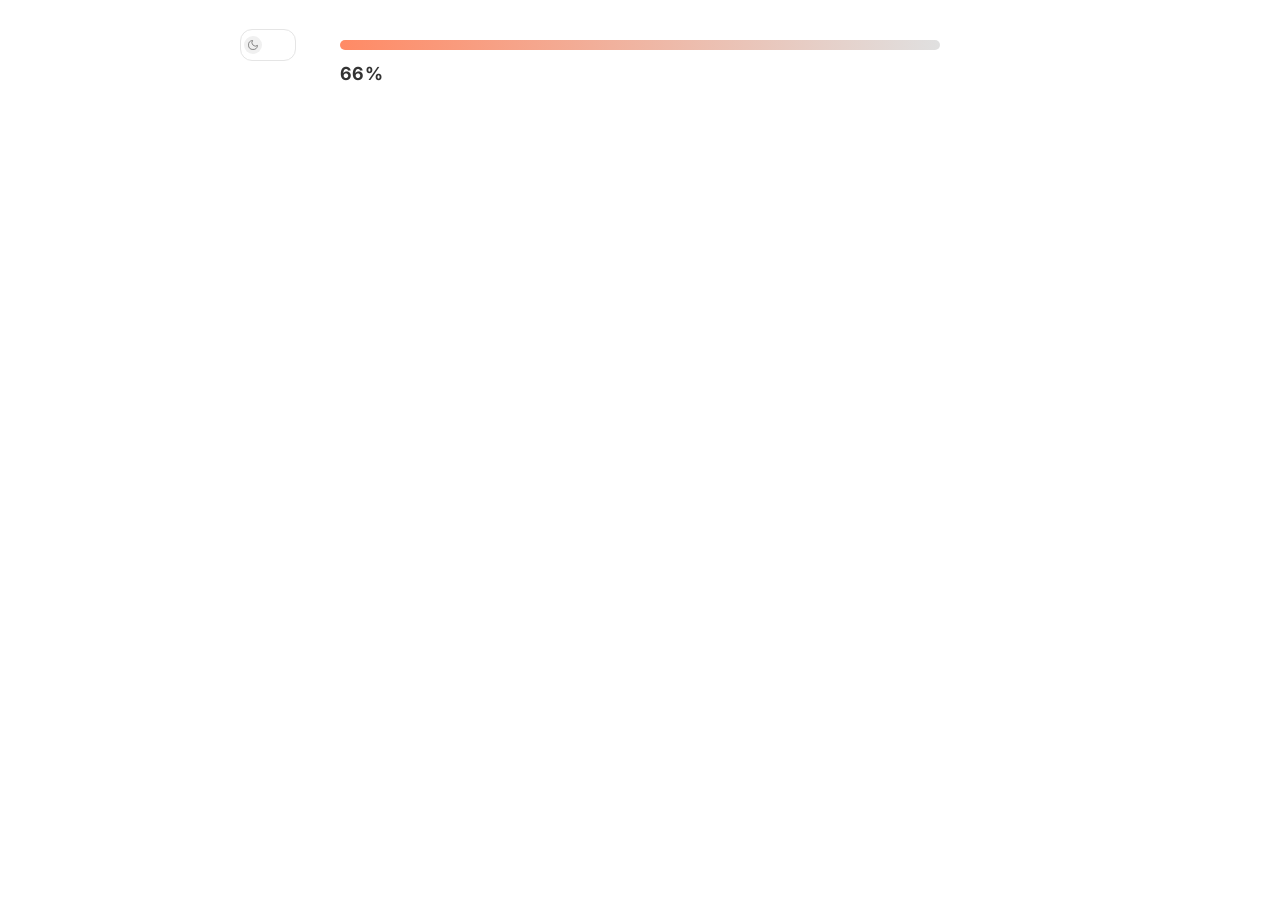
==== index.html @ 5ce3dccd "Update role description to Associate at Palindrom Changed role description from "handle Growth & Bra" ====
<!DOCTYPE html>
<html lang="en">
<head>
    <meta charset="UTF-8">
    <meta name="viewport" content="width=device-width, initial-scale=1.0">
    <title>Joe O'Meara</title>
    <link rel="preconnect" href="https://fonts.googleapis.com">
    <link rel="preconnect" href="https://fonts.gstatic.com" crossorigin>
    <link href="https://fonts.googleapis.com/css2?family=Inter:ital,opsz,wght@0,14..32,100..900;1,14..32,100..900&display=swap" rel="stylesheet">
    <link rel="stylesheet" href="styles.css">
</head>
<body>
    <div class="header-section">
        <div class="theme-toggle" id="themeToggle">
            <div class="toggle-slider">
                <svg class="toggle-icon moon-icon" viewBox="0 0 24 24" fill="none" stroke="currentColor" stroke-width="1.5">
                    <path d="M21 12.79A9 9 0 1 1 11.21 3 7 7 0 0 0 21 12.79z"></path>
                </svg>
                <svg class="toggle-icon sun-icon" viewBox="0 0 24 24" fill="none" stroke="currentColor" stroke-width="1.5">
                    <circle cx="12" cy="12" r="5"></circle>
                    <path d="M12 1v2M12 21v2M4.22 4.22l1.42 1.42M18.36 18.36l1.42 1.42M1 12h2M21 12h2M4.22 19.78l1.42-1.42M18.36 5.64l1.42-1.42"></path>
                </svg>
            </div>
        </div>
        <header class="gradient-header"></header>
    </div>
    <div id="mainContent" class="container">
        <!-- Loader positioned where name will be -->
        <div id="loader" class="loader-name-position">
            <div id="loaderPercentage" class="loader-percentage">0%</div>
        </div>
        
        <h1 id="hyperText" class="hyper-text" style="font-size: 18px !important; opacity: 0;">Joe O'Meara</h1>
        
        <div id="bodyContent" style="opacity: 0;">
            <p class="blurred-stagger" style="font-size: 12px !important;">I am an Associate at Palindrom, helping the founder grow and scale the business. I help companies implement AI safely and reliably.</p>
            
            <p class="blurred-stagger" style="font-size: 12px !important;">I was born and raised in Amsterdam and moved to London at age 10, where early exposure to advertising and technology sparked a fascination with human decision-making and how markets shape behaviour. This interest led me to study Economics at the University of Bristol to better understand these dynamics. After graduating, I avoided the traditional path most economics graduates take and instead pursued venture capital and startups, attracted by the ability to create outsized impact early in one's career. Since then, I've worked across VC funds, startups, and venture builders, and I'm now scaling Palindrom. Throughout this journey, I've been drawn to companies aiming to create positive impact for humanity.</p>
            
            <p style="font-size: 12px !important;">In my free time, I enjoy [hobbies and interests]. I'm always learning new technologies and working on side projects.</p>
            
            <p style="font-size: 12px !important;">I'm currently working on several projects including AutoGenLib, a Python library for dynamic code generation, and various web applications.</p>
            
            <div class="links">
                <a href="mailto:joe@example.com">Email</a><br>
                <a href="https://twitter.com/joeomeara" target="_blank">Twitter</a><br>
                <a href="https://linkedin.com/in/joeomeara" target="_blank">LinkedIn</a><br>
                <a href="https://github.com/joeomeara" target="_blank">GitHub</a>
            </div>
        </div>
    </div>
    
    <script>
        const themeToggle = document.getElementById('themeToggle');
        const body = document.body;
        
        // Check for saved theme preference or default to 'light'
        const currentTheme = localStorage.getItem('theme') || 'light';
        body.setAttribute('data-theme', currentTheme);
        
        themeToggle.addEventListener('click', function() {
            const currentTheme = body.getAttribute('data-theme');
            const newTheme = currentTheme === 'dark' ? 'light' : 'dark';
            
            body.setAttribute('data-theme', newTheme);
            localStorage.setItem('theme', newTheme);
        });

        // HyperText Animation
        class HyperText {
            constructor(element, options = {}) {
                this.element = element;
                this.originalText = element.textContent;
                this.chars = this.originalText.split('');
                this.duration = options.duration || 800;
                this.delay = options.delay || 0;
                this.characterSet = options.characterSet || 'ABCDEFGHIJKLMNOPQRSTUVWXYZ'.split('');
                this.animateOnHover = options.animateOnHover !== false;
                this.isAnimating = false;
                
                this.init();
            }
            
            init() {
                if (this.animateOnHover) {
                    this.element.addEventListener('mouseenter', () => this.animate());
                }
                
                // Initial animation after delay
                setTimeout(() => this.animate(), this.delay);
            }
            
            getRandomChar() {
                return this.characterSet[Math.floor(Math.random() * this.characterSet.length)];
            }
            
            animate() {
                if (this.isAnimating) return;
                this.isAnimating = true;
                
                const startTime = performance.now();
                const maxIterations = this.chars.length;
                
                const animateFrame = (currentTime) => {
                    const elapsed = currentTime - startTime;
                    const progress = Math.min(elapsed / this.duration, 1);
                    const currentIteration = progress * maxIterations;
                    
                    const displayChars = this.chars.map((char, index) => {
                        if (char === ' ') return char;
                        if (index <= currentIteration) return this.originalText[index];
                        return this.getRandomChar();
                    });
                    
                    this.element.textContent = displayChars.join('');
                    
                    if (progress < 1) {
                        requestAnimationFrame(animateFrame);
                    } else {
                        this.element.textContent = this.originalText;
                        this.isAnimating = false;
                    }
                };
                
                requestAnimationFrame(animateFrame);
            }
        }
        
        // Smooth Gradient Animation
        class GradientAnimator {
            constructor(element) {
                this.element = element;
                this.colors = [
                    ['#FF8A65', '#E0E0E0'], // Orange to Gray
                    ['#E0E0E0', '#3498DB'], // Gray to Blue
                    ['#3498DB', '#27AE60'], // Blue to Green
                    ['#27AE60', '#FF8A65']  // Green to Orange
                ];
                this.currentIndex = 0;
                this.isAnimating = false;
                this.animate();
            }
            
            animate() {
                const duration = 3000; // 3 seconds per transition
                const steps = 60; // 60 steps for smooth animation
                const stepDuration = duration / steps;
                
                const animateToNext = () => {
                    if (this.isAnimating) return;
                    this.isAnimating = true;
                    
                    const currentColors = this.colors[this.currentIndex];
                    const nextIndex = (this.currentIndex + 1) % this.colors.length;
                    const nextColors = this.colors[nextIndex];
                    
                    let step = 0;
                    
                    const stepAnimation = () => {
                        const progress = step / steps;
                        
                        // Interpolate between current and next colors
                        const color1 = this.interpolateColor(currentColors[0], nextColors[0], progress);
                        const color2 = this.interpolateColor(currentColors[1], nextColors[1], progress);
                        
                        this.element.style.background = `linear-gradient(90deg, ${color1} 0%, ${color2} 100%)`;
                        
                        step++;
                        
                        if (step <= steps) {
                            setTimeout(stepAnimation, stepDuration);
                        } else {
                            this.currentIndex = nextIndex;
                            this.isAnimating = false;
                            setTimeout(animateToNext, 1000); // 1 second pause between transitions
                        }
                    };
                    
                    stepAnimation();
                };
                
                animateToNext();
            }
            
            // Helper function to interpolate between two hex colors
            interpolateColor(color1, color2, factor) {
                const rgb1 = this.hexToRgb(color1);
                const rgb2 = this.hexToRgb(color2);
                
                const r = Math.round(rgb1.r + (rgb2.r - rgb1.r) * factor);
                const g = Math.round(rgb1.g + (rgb2.g - rgb1.g) * factor);
                const b = Math.round(rgb1.b + (rgb2.b - rgb1.b) * factor);
                
                return `rgb(${r}, ${g}, ${b})`;
            }
            
            hexToRgb(hex) {
                const result = /^#?([a-f\d]{2})([a-f\d]{2})([a-f\d]{2})$/i.exec(hex);
                return result ? {
                    r: parseInt(result[1], 16),
                    g: parseInt(result[2], 16),
                    b: parseInt(result[3], 16)
                } : null;
            }
        }
        
        // Text Reveal Animation using CSS clip-path
        class TextReveal {
            constructor(elements, options = {}) {
                console.log('TextReveal constructor called with:', elements);
                this.elements = elements.length ? Array.from(elements) : [elements];
                console.log('Converted to array:', this.elements.length, 'elements');
                this.delay = options.delay || 0;
                this.staggerDelay = options.staggerDelay || 200;
                this.init();
            }
            
            init() {
                console.log('Init called, processing', this.elements.length, 'elements');
                
                this.elements.forEach((element, elemIndex) => {
                    const text = element.textContent || '';
                    console.log('Processing element', elemIndex, 'with text length:', text.length);
                    
                    if (text.length === 0) {
                        console.log('Skipping element with no text');
                        return;
                    }
                    
                    // Add container and text reveal classes
                    element.classList.add('text-reveal-container');
                    element.innerHTML = `<span class="text-reveal">${text}</span>`;
                    
                    // Set animation delay for staggered effect
                    const revealSpan = element.querySelector('.text-reveal');
                    revealSpan.style.animationDelay = `${this.delay + (elemIndex * this.staggerDelay)}ms`;
                    
                    console.log('Applied text reveal to element', elemIndex, 'with delay:', this.delay + (elemIndex * this.staggerDelay));
                });
            }
        }

        // Percentage Loader Animation
        function animateLoader() {
            const percentageElement = document.querySelector('.loader-percentage');
            const loader = document.querySelector('.loader-name-position');
            
            let currentPercentage = 0;
            const struggleStartAt = 85;
            const targetPercentage = 100;
            const initialDuration = 1800; // 1.8 seconds to reach 85%
            const increment = struggleStartAt / (initialDuration / 16); // 60fps
            let inStruggleMode = false;
            let strugglePercentage = struggleStartAt;
            
            // Timing for struggle phase (85% to 100%)
            const struggleDelays = [300, 250, 200, 180, 150, 120, 100, 80, 60, 50, 40, 30, 25, 20, 15]; // 15 steps from 85% to 100%
            let struggleStep = 0;
            
            function updateCounter() {
                if (!inStruggleMode) {
                    currentPercentage += increment;
                    
                    // Start struggle mode at 85%
                    if (currentPercentage >= struggleStartAt) {
                        currentPercentage = struggleStartAt;
                        inStruggleMode = true;
                        startStruggleMode();
                        return;
                    }
                } else {
                    // Struggle mode is handled by setTimeout chain
                    return;
                }
                
                // Update percentage display
                percentageElement.textContent = Math.floor(currentPercentage) + '%';
                
                if (currentPercentage < struggleStartAt) {
                    requestAnimationFrame(updateCounter);
                }
            }
            
            function startStruggleMode() {
                function incrementStruggle() {
                    if (strugglePercentage < targetPercentage) {
                        strugglePercentage++;
                        percentageElement.textContent = strugglePercentage + '%';
                        
                        // Get delay for next increment (starts slow, gets faster)
                        const delay = struggleDelays[struggleStep] || 20;
                        struggleStep++;
                        
                        setTimeout(incrementStruggle, delay);
                    } else {
                        // Completed! Start text reveal
                        setTimeout(() => {
                            loader.style.opacity = '0';
                            startTextReveal();
                        }, 300);
                    }
                }
                
                // Start the struggle sequence
                setTimeout(incrementStruggle, 200);
            }
            
            requestAnimationFrame(updateCounter);
        }

        // Function to start text reveal animations
        function startTextReveal() {
            // Show the name
            const hyperTextElement = document.getElementById('hyperText');
            if (hyperTextElement) {
                hyperTextElement.style.transition = 'opacity 0.5s ease';
                hyperTextElement.style.opacity = '1';
                
                // Initialize HyperText animation
                new HyperText(hyperTextElement, {
                    duration: 1000,
                    delay: 200,
                    animateOnHover: true
                });
            }
            
            // Show body content after name appears
            setTimeout(() => {
                const bodyContent = document.getElementById('bodyContent');
                if (bodyContent) {
                    bodyContent.style.transition = 'opacity 0.5s ease';
                    bodyContent.style.opacity = '1';
                }
            }, 500);
            
            // Initialize gradient animation
            const gradientElement = document.querySelector('.gradient-header');
            if (gradientElement) {
                new GradientAnimator(gradientElement);
            }
            
            // Initialize text reveal animation
            const textRevealElements = document.querySelectorAll('p.blurred-stagger');
            if (textRevealElements.length > 0) {
                new TextReveal(textRevealElements, {
                    delay: 1300,
                    staggerDelay: 200
                });
            }
        }

        // Start loading animation when page loads
        window.addEventListener('load', animateLoader);
    </script>
</body>
</html>
---- styles.css ----
:root {
    --bg-color: #fff;
    --text-color: #333;
    --link-color: #0066cc;
    --toggle-bg: #fff;
    --toggle-border: #e5e5e5;
    --toggle-slider: #f0f0f0;
    --toggle-icon: #666;
}

[data-theme="dark"] {
    --bg-color: #0a0a0a;
    --text-color: #e5e5e5;
    --link-color: #66b3ff;
    --toggle-bg: #0a0a0a;
    --toggle-border: #333;
    --toggle-slider: #333;
    --toggle-icon: #fff;
}

body {
    font-family: "Inter", -apple-system, BlinkMacSystemFont, 'Segoe UI', Roboto, Oxygen, Ubuntu, Cantarell, sans-serif;
    font-size: 16px;
    line-height: 1.6;
    color: var(--text-color);
    background-color: var(--bg-color);
    margin: 0;
    padding: 0;
    transition: background-color 0.3s ease, color 0.3s ease;
}

.header-section {
    position: relative;
    display: flex;
    justify-content: center;
    margin: 40px auto 0 auto;
}

.theme-toggle {
    width: 48px;
    height: 24px;
    background-color: var(--toggle-bg);
    border: 1px solid var(--toggle-border);
    border-radius: 12px;
    cursor: pointer;
    transition: all 0.3s ease;
    position: absolute;
    left: calc(50% - 400px);
    top: 50%;
    transform: translateY(-50%);
    display: flex;
    align-items: center;
    padding: 3px;
}

.toggle-slider {
    width: 18px;
    height: 18px;
    background-color: var(--toggle-slider);
    border-radius: 50%;
    transition: transform 0.3s ease;
    display: flex;
    align-items: center;
    justify-content: center;
    position: relative;
}

[data-theme="dark"] .toggle-slider {
    transform: translateX(24px);
}

.toggle-icon {
    width: 12px;
    height: 12px;
    color: var(--toggle-icon);
    position: absolute;
}

.moon-icon {
    opacity: 1;
    transition: opacity 0.3s ease;
}

.sun-icon {
    opacity: 0;
    transition: opacity 0.3s ease;
}

[data-theme="dark"] .moon-icon {
    opacity: 0;
}

[data-theme="dark"] .sun-icon {
    opacity: 1;
}

.gradient-header {
    width: 600px;
    height: 10px !important;
    background: linear-gradient(90deg, #FF8A65 0%, #E0E0E0 100%);
    border-radius: 5px;
    transition: background 0.5s ease;
}

.container {
    max-width: 600px;
    margin: 0 auto;
    padding: 10px 20px 40px;
}

h1 {
    font-size: 16px !important;
    font-weight: 600;
    margin: 0 0 15px 0;
    color: var(--text-color);
    transition: color 0.3s ease;
}

.hyper-text {
    font-family: 'Inter', monospace;
    cursor: default;
    user-select: none;
    letter-spacing: 0.02em;
    font-size: 16px !important;
}

.text-reveal-container {
    overflow: hidden;
    position: relative;
}

.text-reveal {
    display: inline-block;
    clip-path: polygon(0 0%, 100% 0%, 100% 0%, 0 0%);
    animation: paintText 1.2s cubic-bezier(0.23, 1, 0.32, 1) forwards;
}

@keyframes paintText {
    0% {
        clip-path: polygon(0 0%, 100% 0%, 100% 0%, 0 0%);
    }
    100% {
        clip-path: polygon(0 0%, 100% 0%, 100% 100%, 0 100%);
    }
}

.loader-name-position {
    margin: 0 0 15px 0;
    transition: opacity 0.5s ease;
}

.loader-percentage {
    font-size: 18px !important;
    font-weight: 700;
    color: var(--text-color);
    font-family: "Inter", -apple-system, BlinkMacSystemFont, 'Segoe UI', Roboto, Oxygen, Ubuntu, Cantarell, sans-serif;
    letter-spacing: 0.02em;
    margin: 0;
}

p {
    margin: 0 0 20px 0;
    font-size: 12px !important;
    line-height: 1.6;
}

.links {
    margin-top: 30px;
}

.links a {
    color: var(--link-color);
    text-decoration: none;
    transition: color 0.3s ease;
}

.links a:hover {
    text-decoration: underline;
}

@media (max-width: 480px) {
    .container {
        padding: 40px 20px;
    }
    
    h1 {
        font-size: 22px;
    }
}
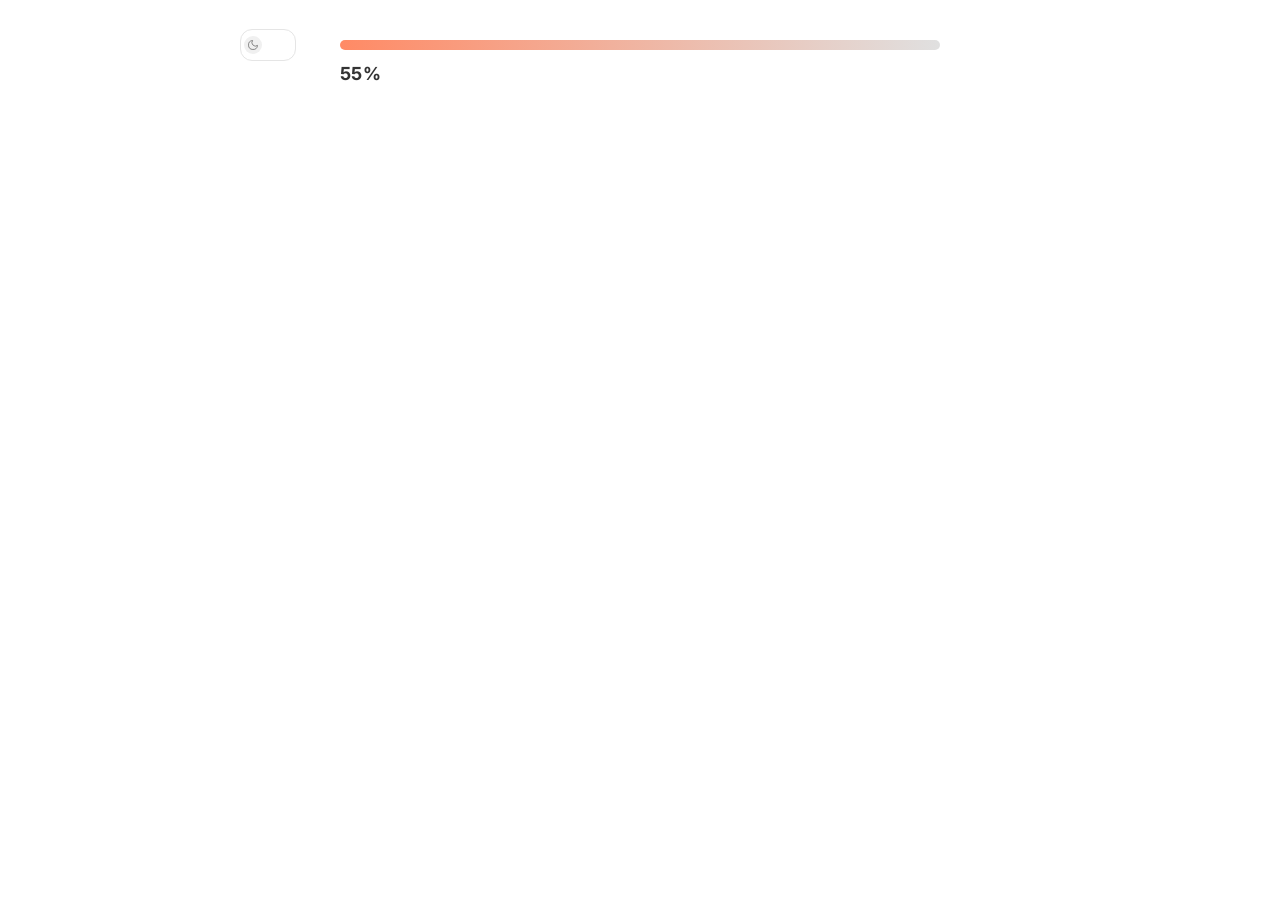
==== commit 69d003a4: "Update personal interests section Replaced placeholder text with personal details about flow states," ====
--- a/index.html
+++ b/index.html
@@ -37,7 +37,7 @@
             
             <p class="blurred-stagger" style="font-size: 12px !important;">I was born and raised in Amsterdam and moved to London at age 10, where early exposure to advertising and technology sparked a fascination with human decision-making and how markets shape behaviour. This interest led me to study Economics at the University of Bristol to better understand these dynamics. After graduating, I avoided the traditional path most economics graduates take and instead pursued venture capital and startups, attracted by the ability to create outsized impact early in one's career. Since then, I've worked across VC funds, startups, and venture builders, and I'm now scaling Palindrom. Throughout this journey, I've been drawn to companies aiming to create positive impact for humanity.</p>
             
-            <p style="font-size: 12px !important;">In my free time, I enjoy [hobbies and interests]. I'm always learning new technologies and working on side projects.</p>
+            <p style="font-size: 12px !important;">I like to find flow states wherever I can, I play piano, go to the gym, and collect art that I can afford. <a href="https://www.artsy.net/artist/slawn?additional_gene_ids%5B0%5D=painting" target="_blank">Slawn</a> is my favourite artist atm, I am also very into music and film.</p>
             
             <p style="font-size: 12px !important;">I'm currently working on several projects including AutoGenLib, a Python library for dynamic code generation, and various web applications.</p>
             
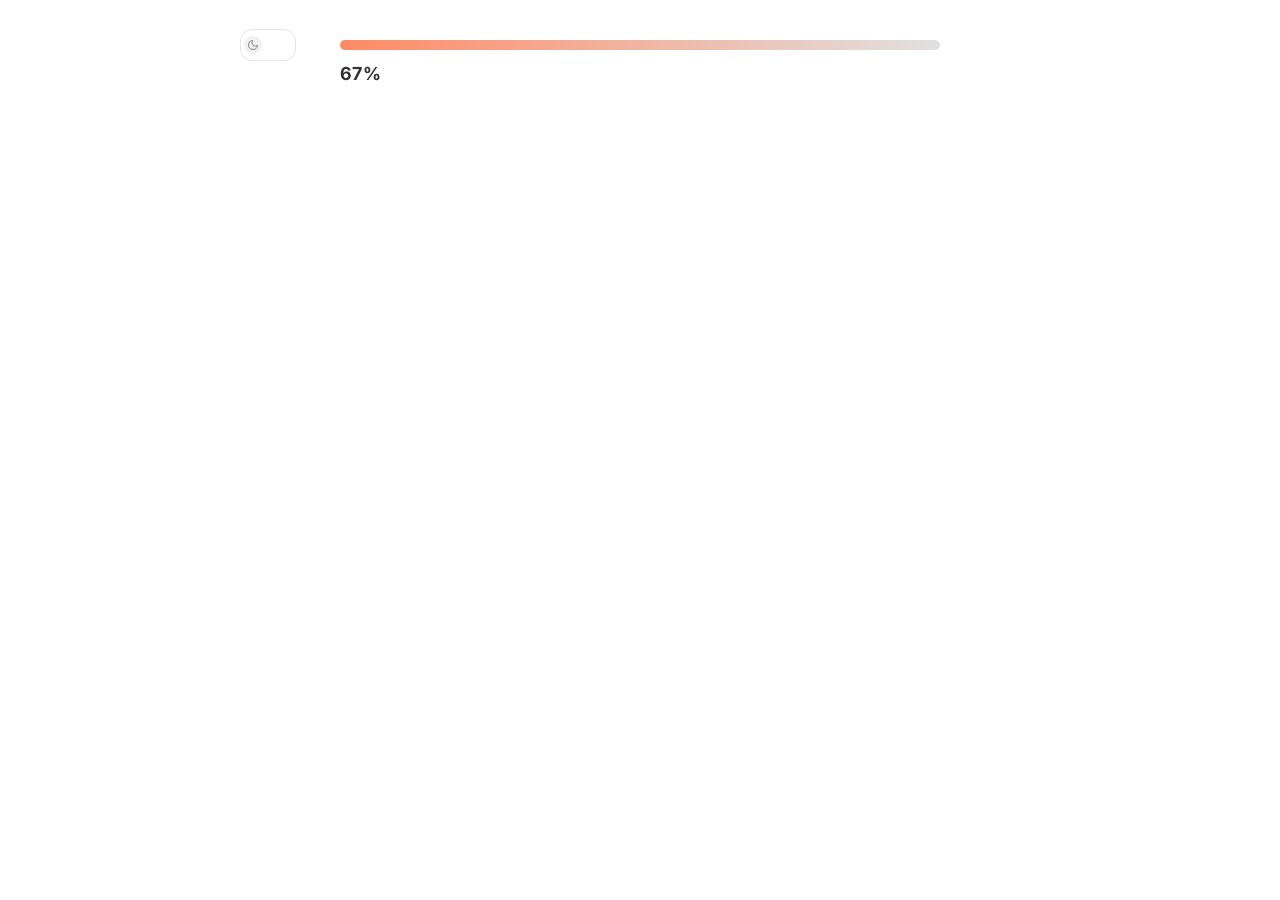
==== commit fcaa24c8: "Update current projects section Updated to mention current work on Ecosia LLM side project and learn" ====
--- a/index.html
+++ b/index.html
@@ -39,7 +39,7 @@
             
             <p style="font-size: 12px !important;">I like to find flow states wherever I can, I play piano, go to the gym, and collect art that I can afford. <a href="https://www.artsy.net/artist/slawn?additional_gene_ids%5B0%5D=painting" target="_blank">Slawn</a> is my favourite artist atm, I am also very into music and film.</p>
             
-            <p style="font-size: 12px !important;">I'm currently working on several projects including AutoGenLib, a Python library for dynamic code generation, and various web applications.</p>
+            <p style="font-size: 12px !important;">I am currently working on a side project, the 'Ecosia LLM', and am learning how to use AI effectively.</p>
             
             <div class="links">
                 <a href="mailto:joe@example.com">Email</a><br>
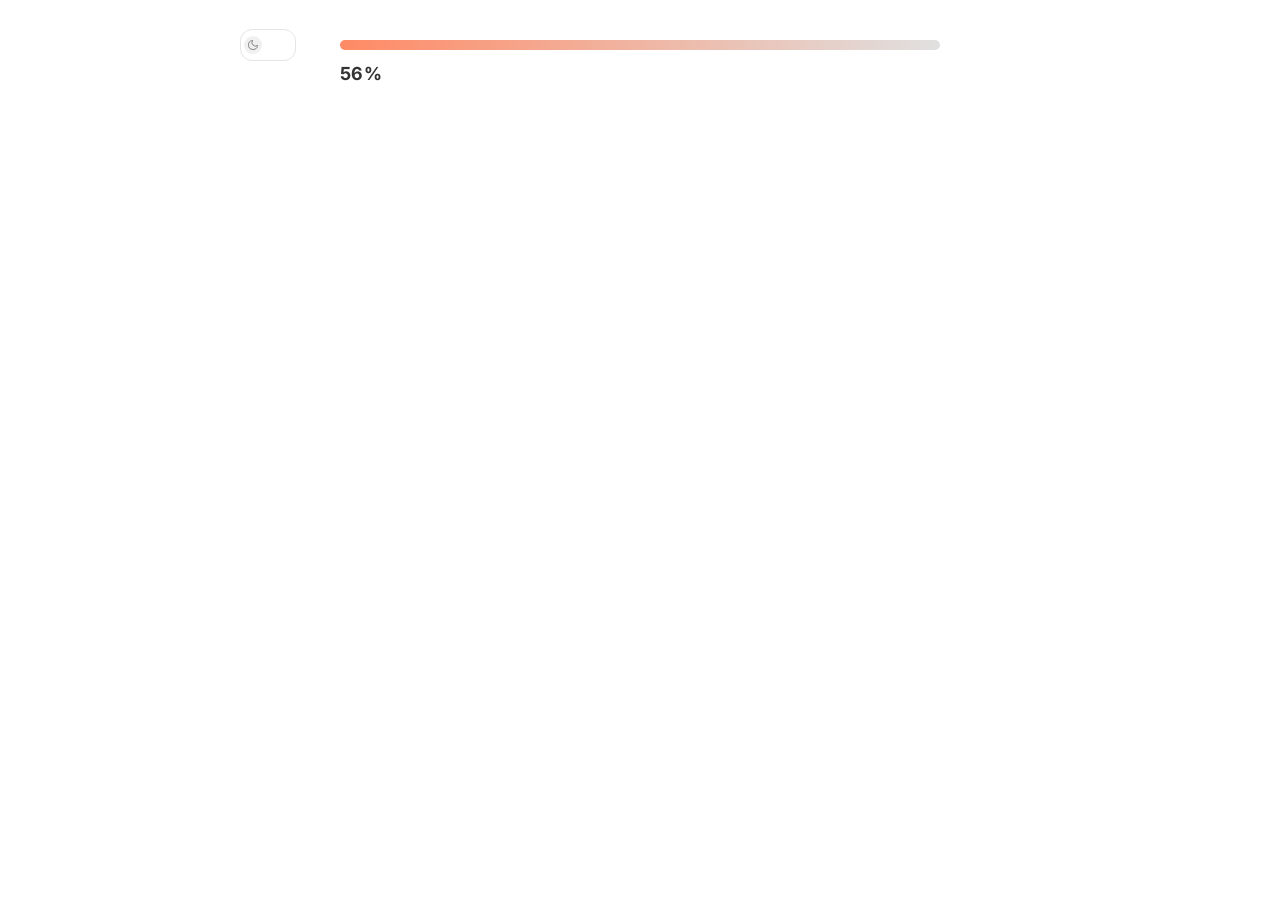
==== commit 70bd1cd3: "Fix text animation for all paragraphs Added blurred-stagger class to personal interests and current " ====
--- a/index.html
+++ b/index.html
@@ -37,9 +37,9 @@
             
             <p class="blurred-stagger" style="font-size: 12px !important;">I was born and raised in Amsterdam and moved to London at age 10, where early exposure to advertising and technology sparked a fascination with human decision-making and how markets shape behaviour. This interest led me to study Economics at the University of Bristol to better understand these dynamics. After graduating, I avoided the traditional path most economics graduates take and instead pursued venture capital and startups, attracted by the ability to create outsized impact early in one's career. Since then, I've worked across VC funds, startups, and venture builders, and I'm now scaling Palindrom. Throughout this journey, I've been drawn to companies aiming to create positive impact for humanity.</p>
             
-            <p style="font-size: 12px !important;">I like to find flow states wherever I can, I play piano, go to the gym, and collect art that I can afford. <a href="https://www.artsy.net/artist/slawn?additional_gene_ids%5B0%5D=painting" target="_blank">Slawn</a> is my favourite artist atm, I am also very into music and film.</p>
-            
-            <p style="font-size: 12px !important;">I am currently working on a side project, the 'Ecosia LLM', and am learning how to use AI effectively.</p>
+            <p class="blurred-stagger" style="font-size: 12px !important;">I like to find flow states wherever I can, I play piano, go to the gym, and collect art that I can afford. <a href="https://www.artsy.net/artist/slawn?additional_gene_ids%5B0%5D=painting" target="_blank">Slawn</a> is my favourite artist atm, I am also very into music and film.</p>
+            
+            <p class="blurred-stagger" style="font-size: 12px !important;">I am currently working on a side project, the 'Ecosia LLM', and am learning how to use AI effectively.</p>
             
             <div class="links">
                 <a href="mailto:joe@example.com">Email</a><br>
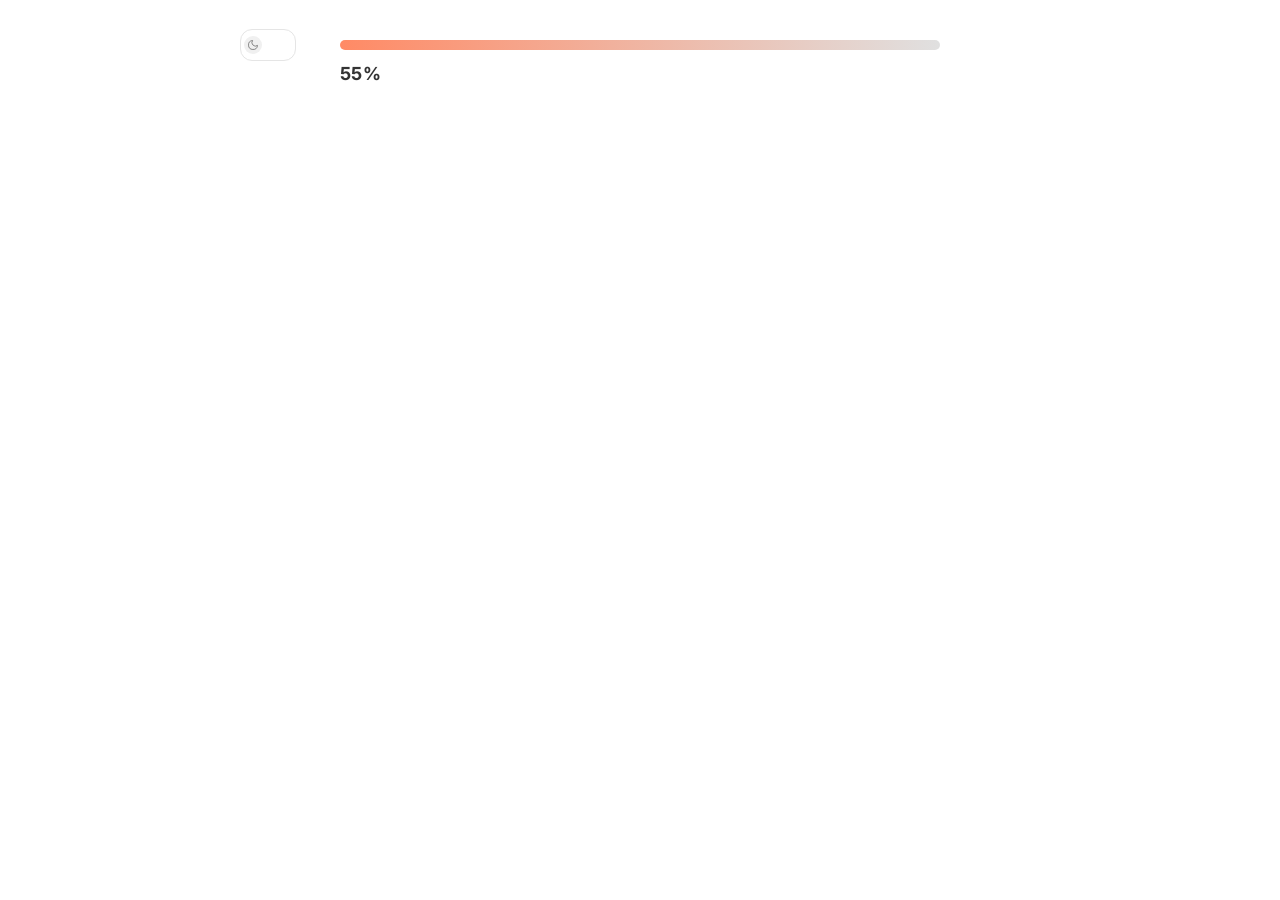
==== commit 97dabe74: "Update contact links with correct URLs - Email: joe@go-supernova.com - LinkedIn: https://www.linkedi" ====
--- a/index.html
+++ b/index.html
@@ -42,10 +42,10 @@
             <p class="blurred-stagger" style="font-size: 12px !important;">I am currently working on a side project, the 'Ecosia LLM', and am learning how to use AI effectively.</p>
             
             <div class="links">
-                <a href="mailto:joe@example.com">Email</a><br>
+                <a href="mailto:joe@go-supernova.com">Email</a><br>
                 <a href="https://twitter.com/joeomeara" target="_blank">Twitter</a><br>
-                <a href="https://linkedin.com/in/joeomeara" target="_blank">LinkedIn</a><br>
-                <a href="https://github.com/joeomeara" target="_blank">GitHub</a>
+                <a href="https://www.linkedin.com/in/joeomeara123/" target="_blank">LinkedIn</a><br>
+                <a href="https://github.com/joeomeara123" target="_blank">GitHub</a>
             </div>
         </div>
     </div>
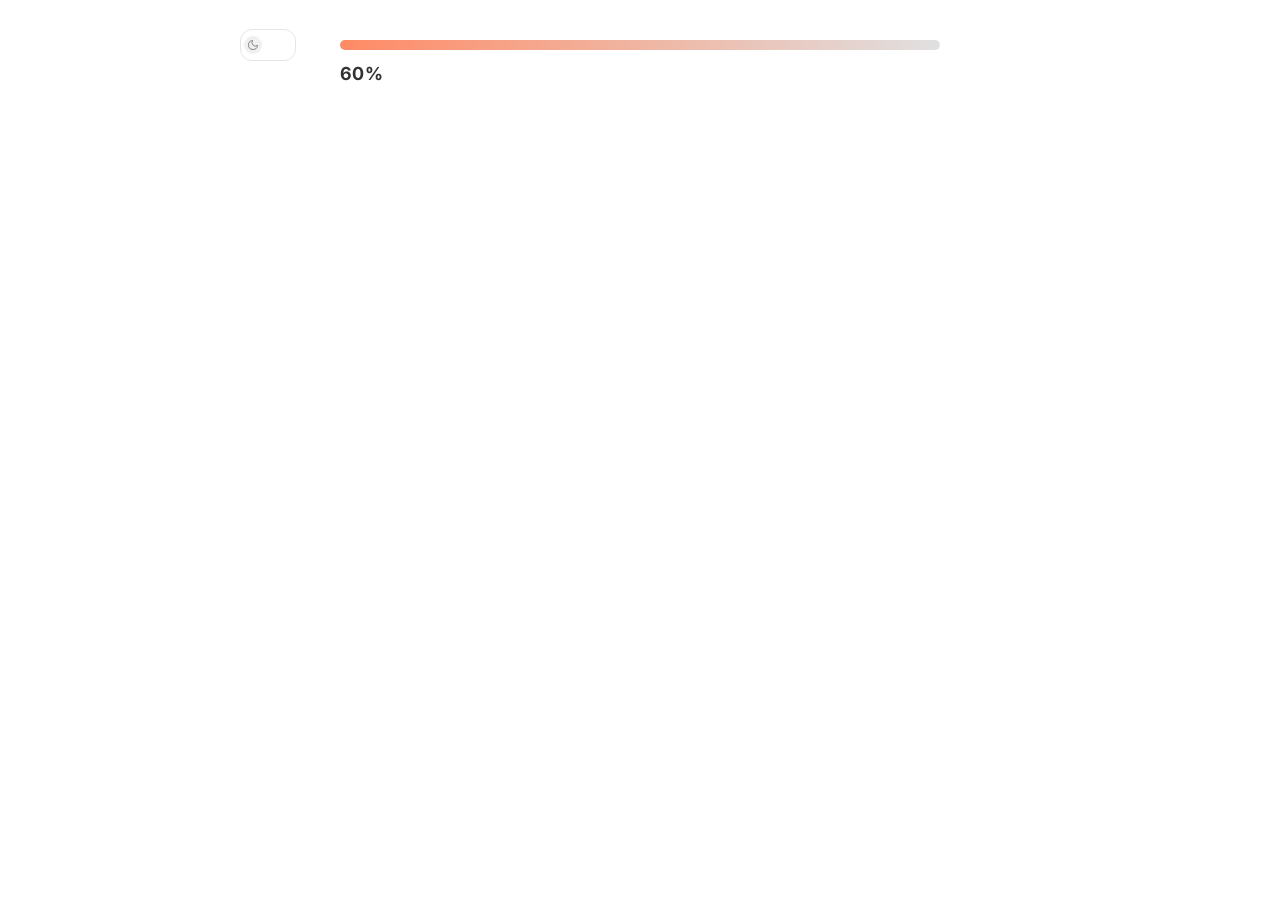
==== commit 3a21c085: "Remove Twitter link from contact section Removed Twitter link, keeping Email, LinkedIn, and GitHub l" ====
--- a/index.html
+++ b/index.html
@@ -43,7 +43,6 @@
             
             <div class="links">
                 <a href="mailto:joe@go-supernova.com">Email</a><br>
-                <a href="https://twitter.com/joeomeara" target="_blank">Twitter</a><br>
                 <a href="https://www.linkedin.com/in/joeomeara123/" target="_blank">LinkedIn</a><br>
                 <a href="https://github.com/joeomeara123" target="_blank">GitHub</a>
             </div>
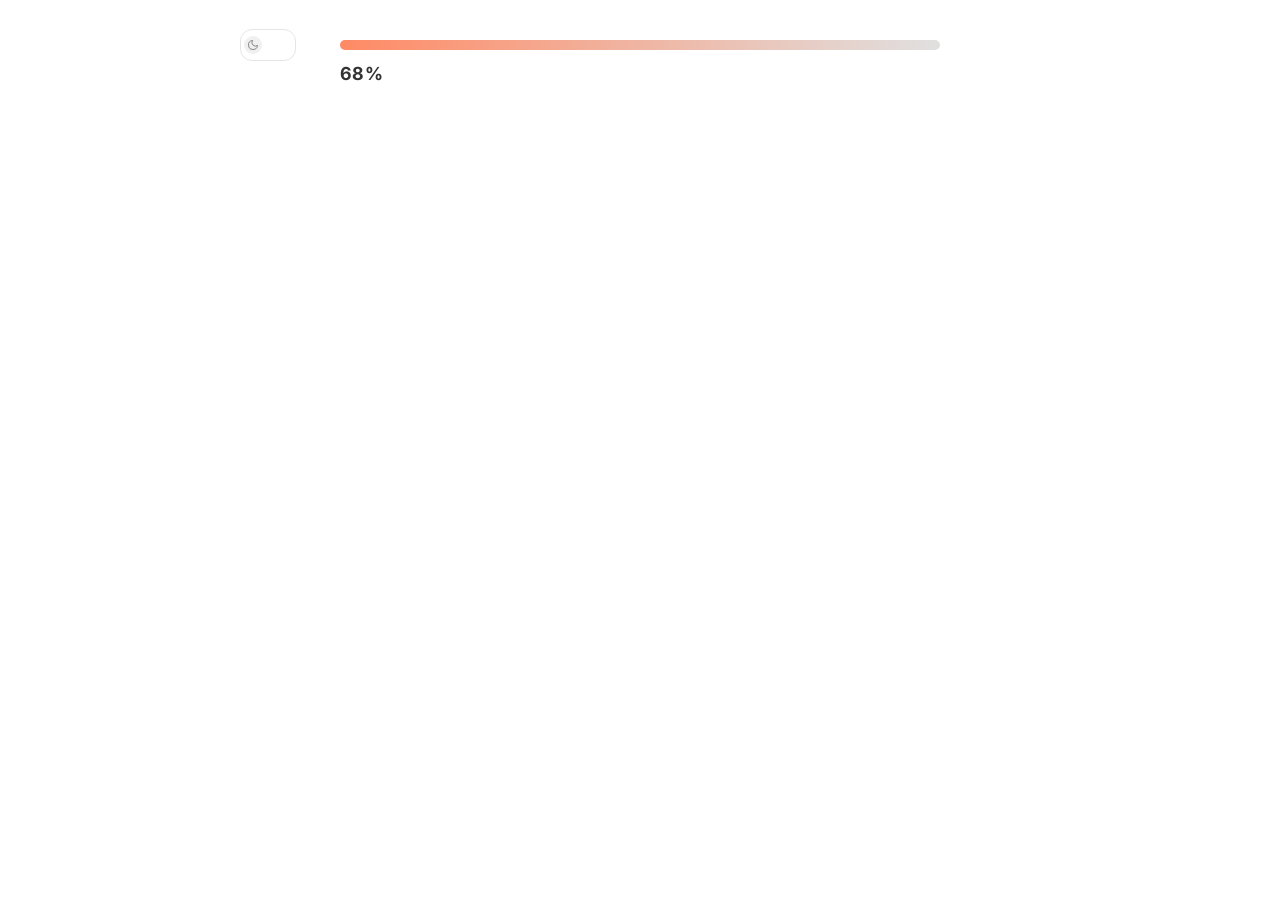
==== commit c8a970b7: "feat: add blog page with first build-log entry - new blog.html with same theme toggle and gradient h" ====
--- a/index.html
+++ b/index.html
@@ -44,7 +44,8 @@
             <div class="links">
                 <a href="mailto:joe@go-supernova.com">Email</a><br>
                 <a href="https://www.linkedin.com/in/joeomeara123/" target="_blank">LinkedIn</a><br>
-                <a href="https://github.com/joeomeara123" target="_blank">GitHub</a>
+                <a href="https://github.com/joeomeara123" target="_blank">GitHub</a><br>
+                <a href="blog.html">Blog</a>
             </div>
         </div>
     </div>
--- a/styles.css
+++ b/styles.css
@@ -178,11 +178,37 @@
     text-decoration: underline;
 }
 
+.blog-feed {
+    margin-top: 30px;
+    display: flex;
+    flex-direction: column;
+    gap: 24px;
+}
+
+.blog-entry {
+    border-top: 1px solid var(--toggle-border);
+    padding-top: 16px;
+}
+
+.blog-date {
+    font-size: 11px !important;
+    color: var(--toggle-icon);
+    letter-spacing: 0.04em;
+    margin-bottom: 6px;
+}
+
+.blog-body {
+    font-size: 12px !important;
+    line-height: 1.6;
+    margin: 0;
+    color: var(--text-color);
+}
+
 @media (max-width: 480px) {
     .container {
         padding: 40px 20px;
     }
-    
+
     h1 {
         font-size: 22px;
     }
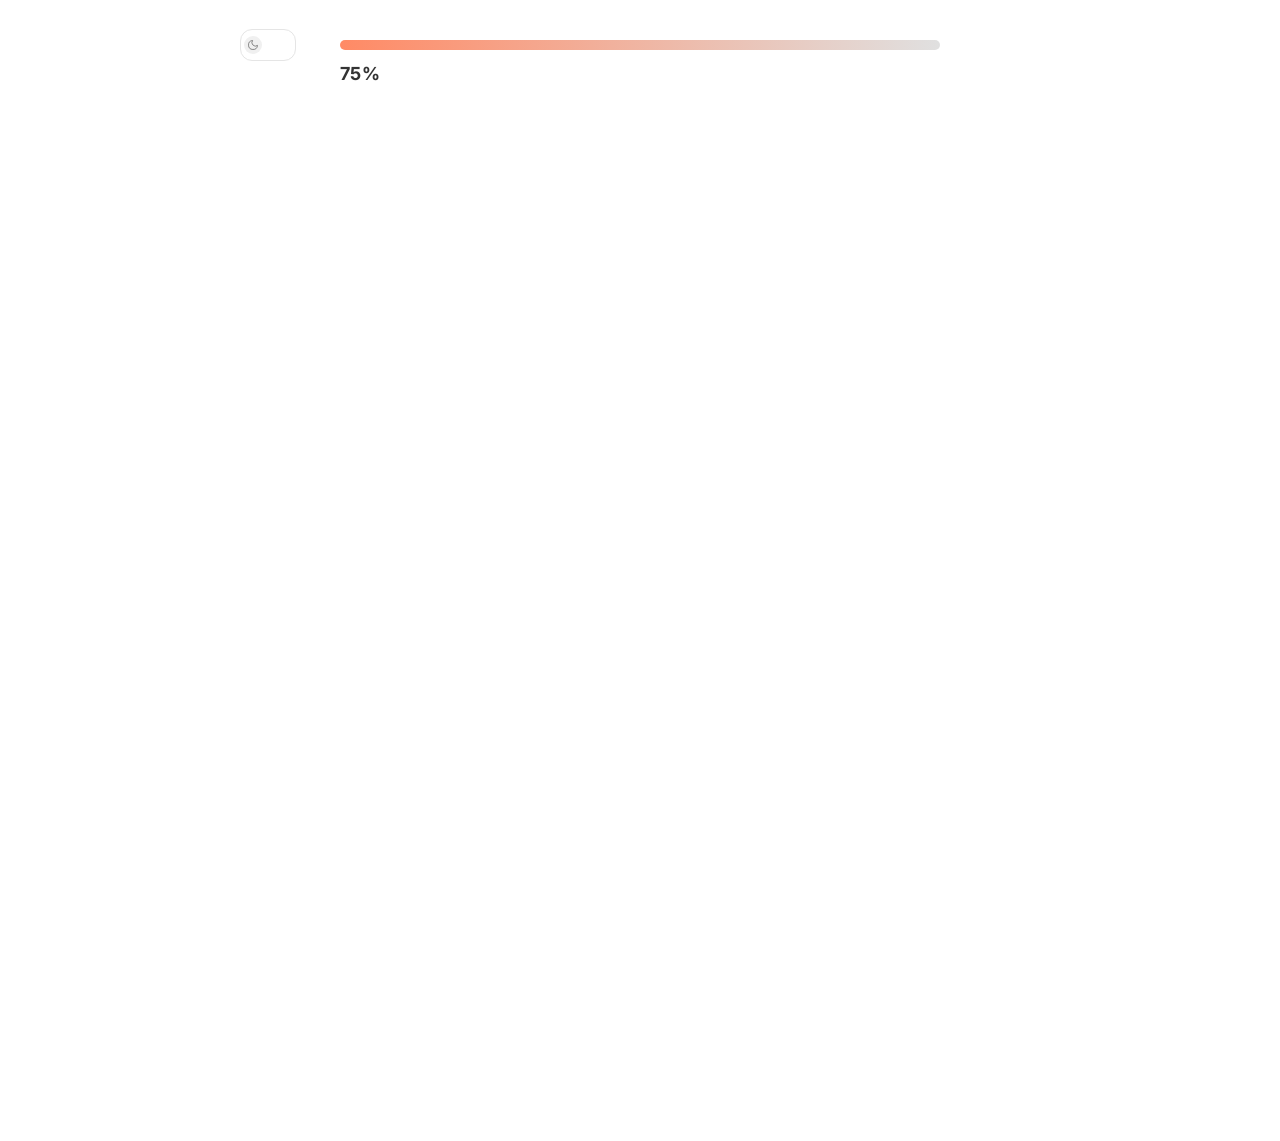
==== commit 441b05ec: "feat(portfolio): Progression Labs rebrand, Founders Associate, AI-agent work, side projects Rename P" ====
--- a/index.html
+++ b/index.html
@@ -33,14 +33,47 @@
         <h1 id="hyperText" class="hyper-text" style="font-size: 18px !important; opacity: 0;">Joe O'Meara</h1>
         
         <div id="bodyContent" style="opacity: 0;">
-            <p class="blurred-stagger" style="font-size: 12px !important;">I am an Associate at Palindrom, helping the founder grow and scale the business. I help companies implement AI safely and reliably.</p>
-            
-            <p class="blurred-stagger" style="font-size: 12px !important;">I was born and raised in Amsterdam and moved to London at age 10, where early exposure to advertising and technology sparked a fascination with human decision-making and how markets shape behaviour. This interest led me to study Economics at the University of Bristol to better understand these dynamics. After graduating, I avoided the traditional path most economics graduates take and instead pursued venture capital and startups, attracted by the ability to create outsized impact early in one's career. Since then, I've worked across VC funds, startups, and venture builders, and I'm now scaling Palindrom. Throughout this journey, I've been drawn to companies aiming to create positive impact for humanity.</p>
+            <p class="blurred-stagger" style="font-size: 12px !important;">I am a Founders Associate at Progression Labs, where I work directly with the founder to grow and scale the business and help companies implement AI safely and reliably. I've automated several of the company's core functions, including hiring, finance, and design. I also designed and built the company website, <a href="https://progressionlabs.com" target="_blank" rel="noopener">progressionlabs.com</a>.</p>
+            
+            <p class="blurred-stagger" style="font-size: 12px !important;">I was born and raised in Amsterdam and moved to London at age 10, where early exposure to advertising and technology sparked a fascination with human decision-making and how markets shape behaviour. This interest led me to study Economics at the University of Bristol to better understand these dynamics. After graduating, I avoided the traditional path most economics graduates take and instead pursued venture capital and startups, attracted by the ability to create outsized impact early in one's career. Since then, I've worked across VC funds, startups, and venture builders, and I'm now scaling Progression Labs. Throughout this journey, I've been drawn to companies aiming to create positive impact for humanity.</p>
             
             <p class="blurred-stagger" style="font-size: 12px !important;">I like to find flow states wherever I can, I play piano, go to the gym, and collect art that I can afford. <a href="https://www.artsy.net/artist/slawn?additional_gene_ids%5B0%5D=painting" target="_blank">Slawn</a> is my favourite artist atm, I am also very into music and film.</p>
             
-            <p class="blurred-stagger" style="font-size: 12px !important;">I am currently working on a side project, the 'Ecosia LLM', and am learning how to use AI effectively.</p>
-            
+            <p class="blurred-stagger" style="font-size: 12px !important;">I love building AI agents and AI applications, several inside Progression Labs and a few of my own, including a <a href="blog.html">property-finder agent</a> I built for my London flat hunt. I'm working toward becoming a Forward Deployed Engineer (FDE). I learn by building real things and shipping them in public. I'm currently working on a side project, the 'Ecosia LLM', and getting sharper at using AI effectively.</p>
+            
+            <div class="projects">
+                <p class="projects-heading">Side projects</p>
+
+                <div class="project-group">
+                    <div class="project-group-label">AI &amp; tools</div>
+                    <ul class="project-list">
+                        <li><a href="blog.html">Property finder</a> <span class="project-note">an AI agent that scrapes London rental portals and alerts me to new flats (build log)</span></li>
+                        <li><a href="https://github.com/joeomeara123/personal-ai-course" target="_blank" rel="noopener">Personal AI course</a> <span class="project-note">an offline, single-file course on modern LLM engineering, 84 topics</span></li>
+                        <li><a href="https://github.com/joeomeara123/chorus" target="_blank" rel="noopener">Chorus</a> <span class="project-note">multi-LLM prompt comparison across Claude, ChatGPT and Gemini</span></li>
+                        <li><a href="https://github.com/joeomeara123/Pando" target="_blank" rel="noopener">Pando</a> <span class="project-note">an Ecosia-style LLM search experiment</span></li>
+                        <li><a href="https://github.com/joeomeara123/kickoff" target="_blank" rel="noopener">Kickoff</a> <span class="project-note">a structured Claude Code build workflow</span></li>
+                    </ul>
+                </div>
+
+                <div class="project-group">
+                    <div class="project-group-label">Trading &amp; bots</div>
+                    <ul class="project-list">
+                        <li><span class="project-name">Forex bots</span> <span class="project-note">MQL5 grid and trend trading bots for EUR/AUD and gold</span></li>
+                        <li><span class="project-name">Prediction-market bot</span> <span class="project-note">an AI agent that scans, researches and places market predictions</span></li>
+                    </ul>
+                </div>
+
+                <div class="project-group">
+                    <div class="project-group-label">Content &amp; creative</div>
+                    <ul class="project-list">
+                        <li><span class="project-name">Faceless video</span> <span class="project-note">an automated short-form video pipeline for TikTok</span></li>
+                        <li><span class="project-name">Chromatic Labs</span> <span class="project-note">a creative coding project</span></li>
+                        <li><a href="https://github.com/joeomeara123/claudeart" target="_blank" rel="noopener">Claude art</a> <span class="project-note">generative art experiments</span></li>
+                        <li><span class="project-name">Supernova</span> <span class="project-note">a charity-giving, TikTok-style social app built in React Native</span></li>
+                    </ul>
+                </div>
+            </div>
+
             <div class="links">
                 <a href="mailto:joe@go-supernova.com">Email</a><br>
                 <a href="https://www.linkedin.com/in/joeomeara123/" target="_blank">LinkedIn</a><br>
@@ -229,7 +262,8 @@
                     
                     // Add container and text reveal classes
                     element.classList.add('text-reveal-container');
-                    element.innerHTML = `<span class="text-reveal">${text}</span>`;
+                    // Wrap existing markup (not just text) so in-paragraph links stay clickable
+                    element.innerHTML = `<span class="text-reveal">${element.innerHTML}</span>`;
                     
                     // Set animation delay for staggered effect
                     const revealSpan = element.querySelector('.text-reveal');
--- a/styles.css
+++ b/styles.css
@@ -178,8 +178,114 @@
     text-decoration: underline;
 }
 
+.projects {
+    margin-top: 36px;
+}
+
+.projects-heading {
+    font-size: 12px !important;
+    font-weight: 600;
+    margin: 0 0 4px 0;
+}
+
+.project-group {
+    margin-top: 18px;
+}
+
+.project-group-label {
+    font-size: 10px !important;
+    letter-spacing: 0.06em;
+    text-transform: uppercase;
+    color: var(--toggle-icon);
+    margin-bottom: 8px;
+}
+
+.project-list {
+    list-style: none;
+    padding: 0;
+    margin: 0;
+    display: flex;
+    flex-direction: column;
+    gap: 7px;
+}
+
+.project-list li {
+    font-size: 12px !important;
+    line-height: 1.5;
+}
+
+.project-list a {
+    color: var(--link-color);
+    text-decoration: none;
+}
+
+.project-list a:hover {
+    text-decoration: underline;
+}
+
+.project-name {
+    color: var(--text-color);
+}
+
+.project-note {
+    color: var(--toggle-icon);
+    margin-left: 6px;
+}
+
+.blog-filters {
+    display: flex;
+    flex-wrap: wrap;
+    gap: 8px;
+    margin: 24px 0 2px 0;
+}
+
+.blog-filter {
+    font-family: inherit;
+    font-size: 11px !important;
+    letter-spacing: 0.04em;
+    color: var(--toggle-icon);
+    background: transparent;
+    border: 1px solid var(--toggle-border);
+    border-radius: 999px;
+    padding: 5px 12px;
+    cursor: pointer;
+    transition: all 0.2s ease;
+}
+
+.blog-filter:hover {
+    color: var(--text-color);
+    border-color: var(--text-color);
+}
+
+.blog-filter.active {
+    color: var(--bg-color);
+    background: var(--text-color);
+    border-color: var(--text-color);
+}
+
+.blog-filter .cnt {
+    opacity: 0.5;
+    margin-left: 5px;
+}
+
+.project-chip {
+    display: inline-block;
+    font-size: 10px !important;
+    letter-spacing: 0.04em;
+    color: var(--toggle-icon);
+    border: 1px solid var(--toggle-border);
+    border-radius: 999px;
+    padding: 1px 8px;
+    margin-left: 8px;
+    vertical-align: middle;
+}
+
+.blog-entry[hidden] {
+    display: none;
+}
+
 .blog-feed {
-    margin-top: 30px;
+    margin-top: 20px;
     display: flex;
     flex-direction: column;
     gap: 24px;
